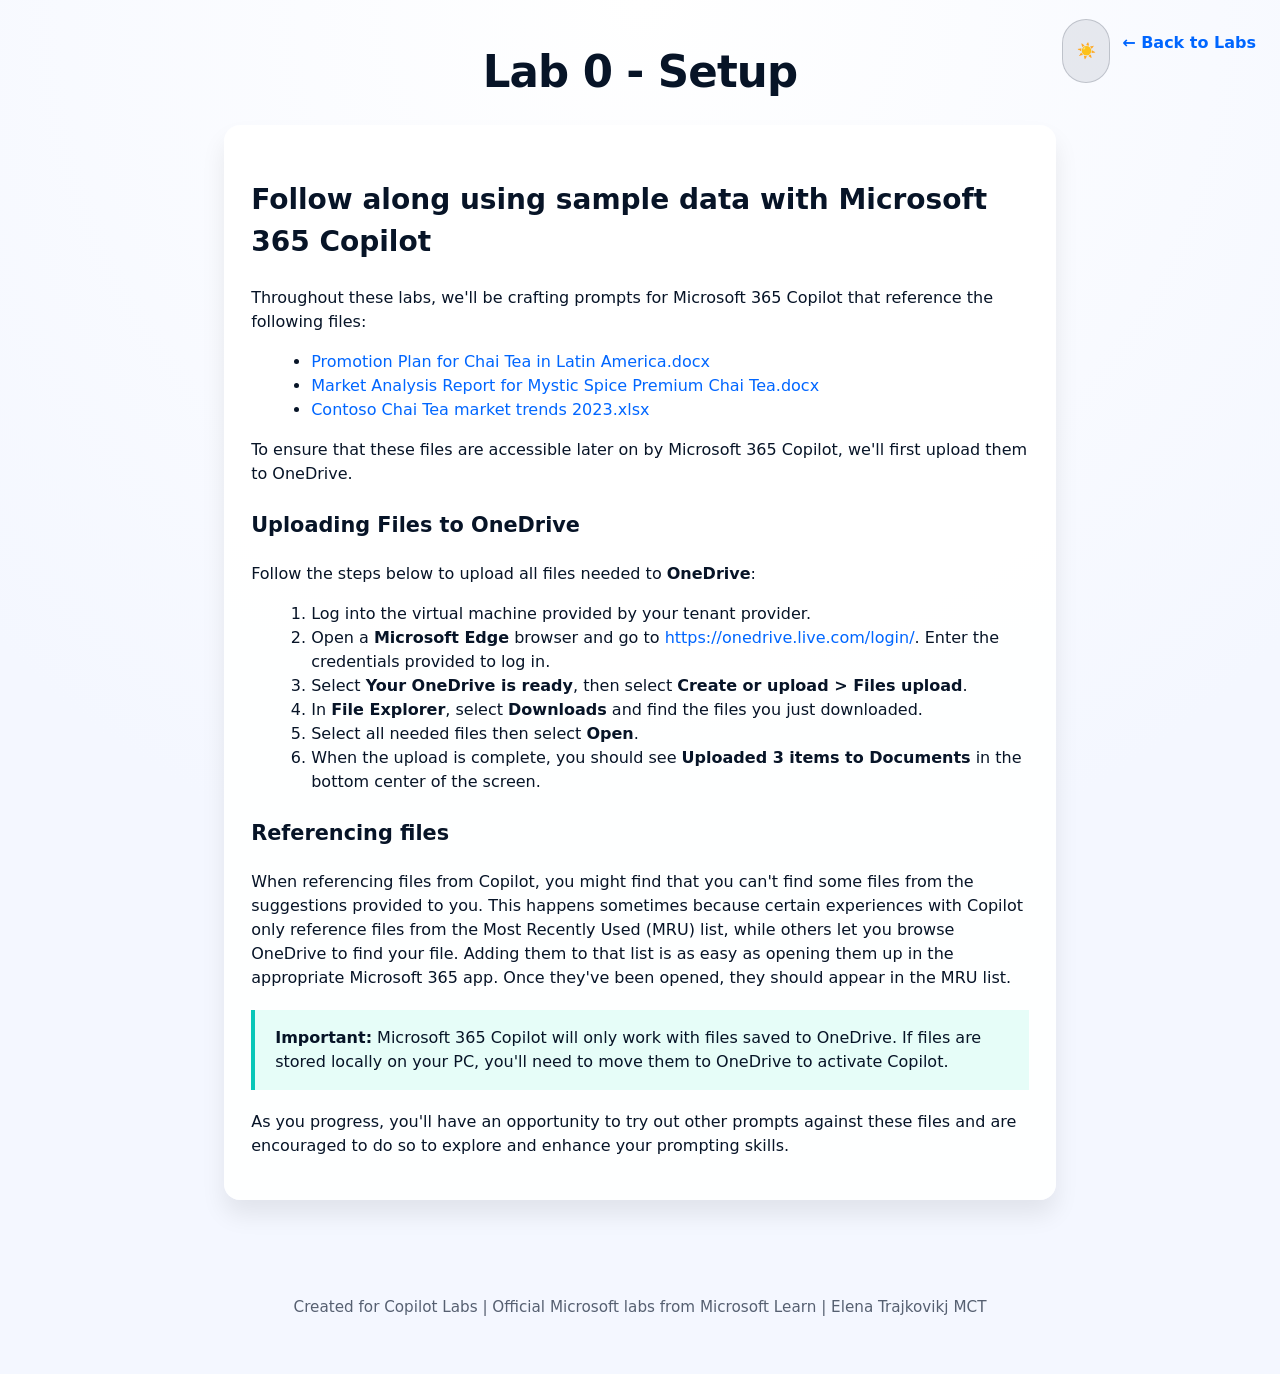
==== lab_00_setup.html @ 7f1ab069 "update" ====
<!DOCTYPE html>
<html lang="en">
<head>
  <meta charset="UTF-8" />
  <meta name="viewport" content="width=device-width, initial-scale=1.0" />
  <title>Lab 0 - Setup</title>
  <link rel="stylesheet" href="styles.css" />

</head>
<body>
  <header>
    <h1>Lab 0 - Setup</h1>
    <div class="header-controls">
      <button class="theme-toggle" id="themeToggle" aria-label="Toggle light/dark mode">🌙</button>
      <nav><a href="index.html">← Back to Labs</a></nav>
    </div>
  </header>
  <main>
    <div class="panel">
      <h2>Follow along using sample data with Microsoft 365 Copilot</h2>
      <p>Throughout these labs, we'll be crafting prompts for Microsoft 365 Copilot that reference the following files:</p>
      <ul>
        <li><a href="https://go.microsoft.com/fwlink/?linkid=2269126">Promotion Plan for Chai Tea in Latin America.docx</a></li>
        <li><a href="https://go.microsoft.com/fwlink/?linkid=2268826">Market Analysis Report for Mystic Spice Premium Chai Tea.docx</a></li>
        <li><a href="https://go.microsoft.com/fwlink/?linkid=2268822">Contoso Chai Tea market trends 2023.xlsx</a></li>
      </ul>
      <p>To ensure that these files are accessible later on by Microsoft 365 Copilot, we'll first upload them to OneDrive.</p>

      <h3>Uploading Files to OneDrive</h3>
      <p>Follow the steps below to upload all files needed to <strong>OneDrive</strong>:</p>
      <ol>
        <li>Log into the virtual machine provided by your tenant provider.</li>
        <li>Open a <strong>Microsoft Edge</strong> browser and go to <a href="https://onedrive.live.com/login/">https://onedrive.live.com/login/</a>. Enter the credentials provided to log in.</li>
        <li>Select <strong>Your OneDrive is ready</strong>, then select <strong>Create or upload &gt; Files upload</strong>.</li>
        <li>In <strong>File Explorer</strong>, select <strong>Downloads</strong> and find the files you just downloaded.</li>
        <li>Select all needed files then select <strong>Open</strong>.</li>
        <li>When the upload is complete, you should see <strong>Uploaded 3 items to Documents</strong> in the bottom center of the screen.</li>
      </ol>

      <h3>Referencing files</h3>
      <p>When referencing files from Copilot, you might find that you can't find some files from the suggestions provided to you. This happens sometimes because certain experiences with Copilot only reference files from the Most Recently Used (MRU) list, while others let you browse OneDrive to find your file. Adding them to that list is as easy as opening them up in the appropriate Microsoft 365 app. Once they've been opened, they should appear in the MRU list.</p>

      <aside class="note">
        <strong>Important:</strong> Microsoft 365 Copilot will only work with files saved to OneDrive. If files are stored locally on your PC, you'll need to move them to OneDrive to activate Copilot.
      </aside>

      <p>As you progress, you'll have an opportunity to try out other prompts against these files and are encouraged to do so to explore and enhance your prompting skills.</p>
    </div>
  </main>
  <footer>
    <p>Created for Copilot Labs | Official Microsoft labs from Microsoft Learn | Elena Trajkovikj MCT</p>
  </footer>
  <script src="theme.js" defer></script>
</body>
</html>
---- styles.css ----
:root {
  --bg: #0b0f19;
  --bg-start: #0f172a;
  --surface: rgba(255, 255, 255, 0.08);
  --text: #f0f4ff;
  --muted: rgba(255, 255, 255, 0.75);
  --accent: #4f9cff;
  --accent2: #3ce9c6;
  --radius: 16px;
  --shadow: 0 20px 40px rgba(0, 0, 0, 0.25);
  --font: system-ui, -apple-system, BlinkMacSystemFont, "Segoe UI", sans-serif;
  --control-bg: rgba(255, 255, 255, 0.08);
  --control-border: rgba(255, 255, 255, 0.18);
  --card-text: rgba(255, 255, 255, 0.85);
  --card-border: rgba(255, 255, 255, 0.12);
}

html[data-theme="light"] {
  --bg: #f4f7ff;
  --bg-start: #ffffff;
  --surface: rgba(255, 255, 255, 0.95);
  --text: #071427;
  --muted: rgba(33, 45, 65, 0.75);
  --accent: #0066ff;
  --accent2: #0ac6b8;
  --shadow: 0 15px 25px rgba(0, 0, 0, 0.08);
  --control-bg: rgba(7, 20, 39, 0.08);
  --control-border: rgba(7, 20, 39, 0.18);
  --card-text: rgba(33, 45, 65, 0.8);
  --card-border: rgba(7, 20, 39, 0.15);
}

* {
  box-sizing: border-box;
}

body {
  margin: 0;
  min-height: 100vh;
  background: radial-gradient(circle at top, var(--bg-start) 0%, var(--bg) 60%);
  color: var(--text);
  font-family: var(--font);
  line-height: 1.5;
}

a {
  color: var(--accent);
  text-decoration: none;
}

a:hover {
  text-decoration: underline;
}

header {
  position: relative;
  padding: 2.5rem 1.5rem 1.25rem;
  text-align: center;
}

.header-controls {
  position: absolute;
  top: 1.2rem;
  right: 1.5rem;
  display: flex;
  justify-content: flex-end;
  gap: 0.75rem;
  flex-wrap: wrap;
}

@media (max-width: 520px) {
  .header-controls {
    position: static;
    justify-content: center;
    margin-top: 1.25rem;
  }
}

.theme-toggle {
  border: 1px solid var(--control-border);
  background: var(--control-bg);
  color: var(--text);
  padding: 0.55rem 0.85rem;
  border-radius: 999px;
  cursor: pointer;
  font-size: 0.95rem;
  transition: background 200ms ease, transform 150ms ease;
}

.theme-toggle:hover {
  background: rgba(255, 255, 255, 0.15);
  transform: translateY(-1px);
}

h1 {
  margin: 0;
  font-size: clamp(2rem, 3.4vw, 2.8rem);
  letter-spacing: -0.02em;
}

h2 {
  margin-top: 1.75rem;
  font-size: 1.75rem;
}

h3 {
  margin-top: 1.5rem;
  font-size: 1.3rem;
}

nav {
  text-align: center;
  margin: 0.75rem 0 1.75rem;
}

nav a {
  color: var(--accent);
  font-weight: 600;
}

main {
  max-width: 880px;
  margin: 0 auto 3rem;
  padding: 0 1.5rem;
}

.panel {
  background: var(--surface);
  border-radius: var(--radius);
  padding: 1.6rem 1.7rem;
  box-shadow: var(--shadow);
  overflow-x: auto;
}

p {
  margin: 1rem 0;
}

ul,
ol {
  margin: 1rem 0 1rem 1.25rem;
}

blockquote {
  margin: 1.25rem 0;
  padding: 1rem 1.25rem;
  border-left: 4px solid var(--accent);
  background: rgba(79, 156, 255, 0.08);
}

aside.note {
  margin: 1.25rem 0;
  padding: 1rem 1.25rem;
  border-left: 4px solid var(--accent2);
  background: rgba(60, 233, 198, 0.12);
}

footer {
  text-align: center;
  padding: 2rem 1.5rem 2.5rem;
  color: var(--muted);
  font-size: 0.95rem;
}

/* Index page grid and cards */
.grid {
  display: grid;
  grid-template-columns: repeat(3, minmax(240px, 1fr));
  gap: 1.25rem;
  padding: 2rem 1.5rem 3.5rem;
  max-width: 1080px;
  margin: 0 auto;
}

@media (max-width: 980px) {
  .grid {
    grid-template-columns: repeat(2, minmax(220px, 1fr));
  }
}

@media (max-width: 600px) {
  .grid {
    grid-template-columns: 1fr;
  }
}

.card {
  background: var(--surface);
  border: 1px solid var(--card-border);
  border-radius: var(--radius);
  padding: 1.6rem 1.6rem 1.8rem;
  display: flex;
  flex-direction: column;
  justify-content: space-between;
  box-shadow: var(--shadow);
  transition: transform 200ms ease, border-color 200ms ease;
}

.card:hover {
  transform: translateY(-4px);
  border-color: rgba(79, 156, 255, 0.55);
}

.card h2 {
  margin: 0 0 0.6rem;
  font-size: 1.3rem;
  letter-spacing: -0.01em;
}

.card p {
  margin: 0 0 1.25rem;
  color: var(--card-text);
  font-size: 0.96rem;
  line-height: 1.5;
}

.card a {
  align-self: flex-start;
  display: inline-flex;
  gap: 0.5rem;
  padding: 0.75rem 1.05rem;
  background: linear-gradient(135deg, var(--accent), var(--accent2));
  border-radius: 999px;
  color: #0b1322;
  text-decoration: none;
  font-weight: 600;
  font-size: 0.95rem;
  box-shadow: 0 12px 30px rgba(34, 122, 231, 0.28);
  transition: transform 150ms ease;
}

.card a:hover {
  transform: translateY(-1px);
}

@media (prefers-reduced-motion: reduce) {
  * {
    transition: none !important;
  }
}
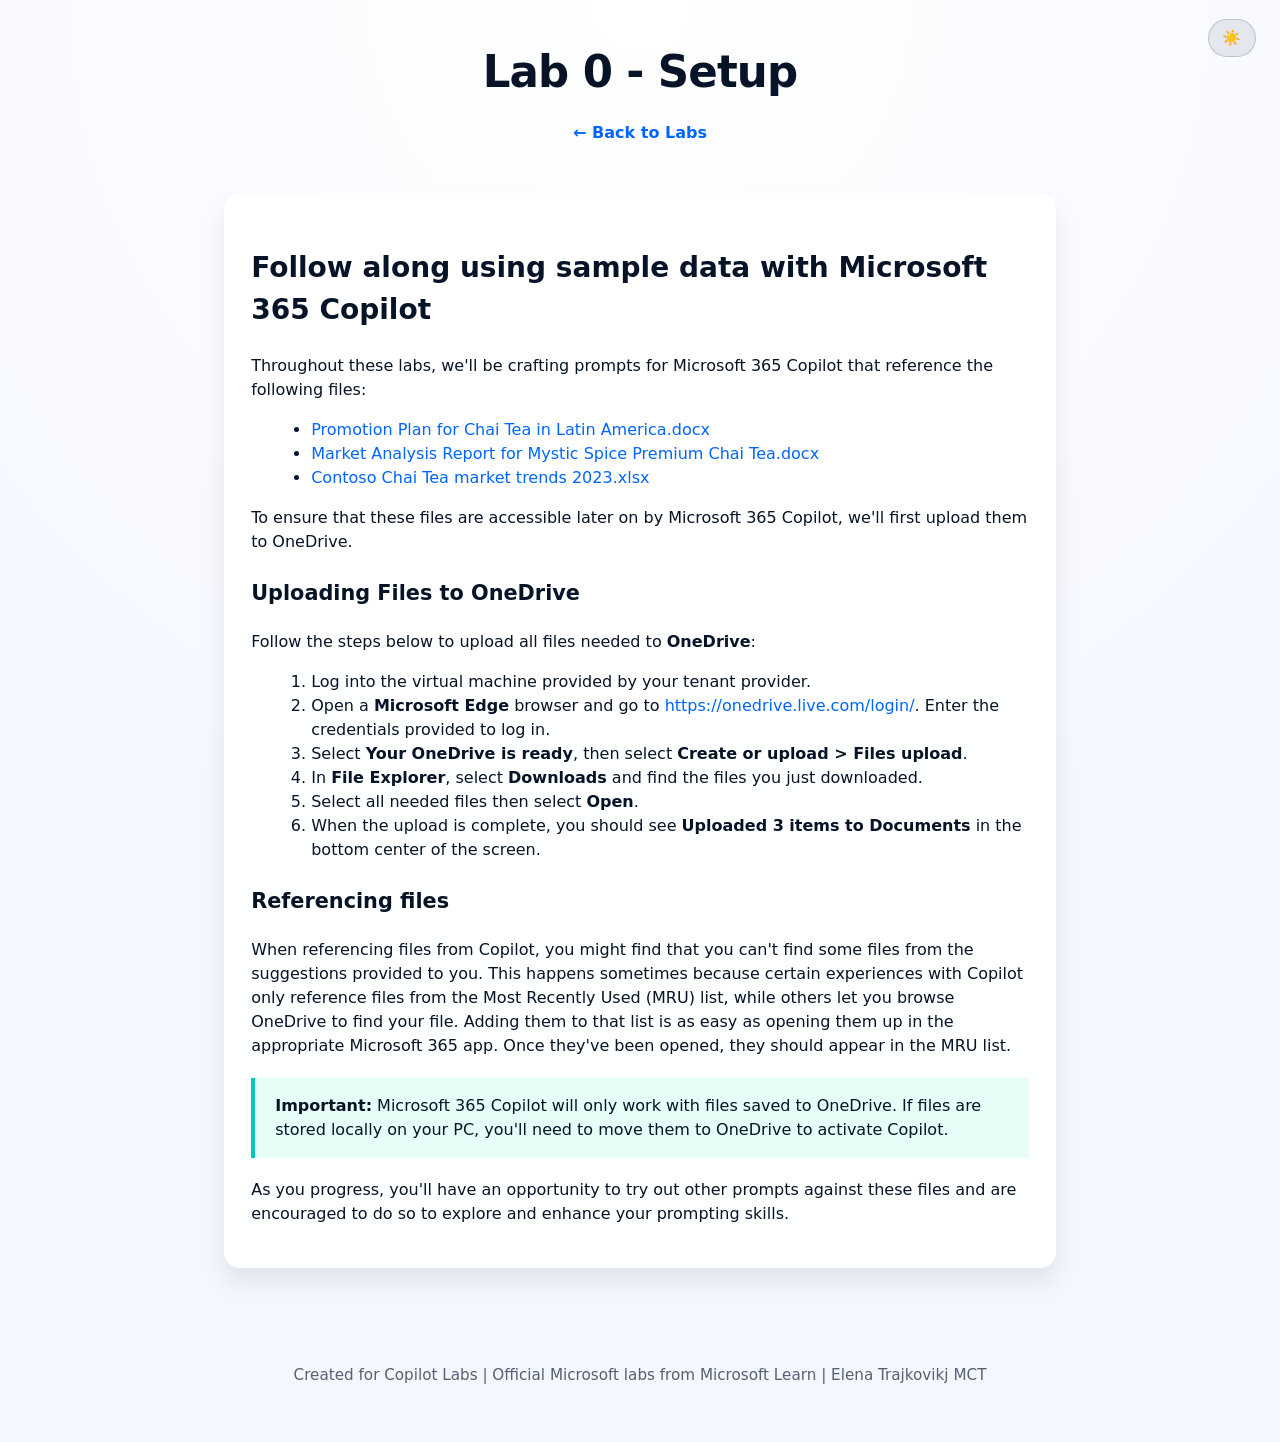
==== commit 9999824e: "update" ====
--- a/lab_00_setup.html
+++ b/lab_00_setup.html
@@ -4,15 +4,16 @@
   <meta charset="UTF-8" />
   <meta name="viewport" content="width=device-width, initial-scale=1.0" />
   <title>Lab 0 - Setup</title>
+  <link rel="icon" href="MCT.svg" type="image/svg+xml" />
   <link rel="stylesheet" href="styles.css" />
 
 </head>
 <body>
   <header>
     <h1>Lab 0 - Setup</h1>
+    <nav class="header-nav"><a href="index.html">← Back to Labs</a></nav>
     <div class="header-controls">
       <button class="theme-toggle" id="themeToggle" aria-label="Toggle light/dark mode">🌙</button>
-      <nav><a href="index.html">← Back to Labs</a></nav>
     </div>
   </header>
   <main>
--- a/styles.css
+++ b/styles.css
@@ -68,6 +68,11 @@
   flex-wrap: wrap;
 }
 
+.header-nav {
+  margin-top: 1rem;
+  text-align: center;
+}
+
 @media (max-width: 520px) {
   .header-controls {
     position: static;
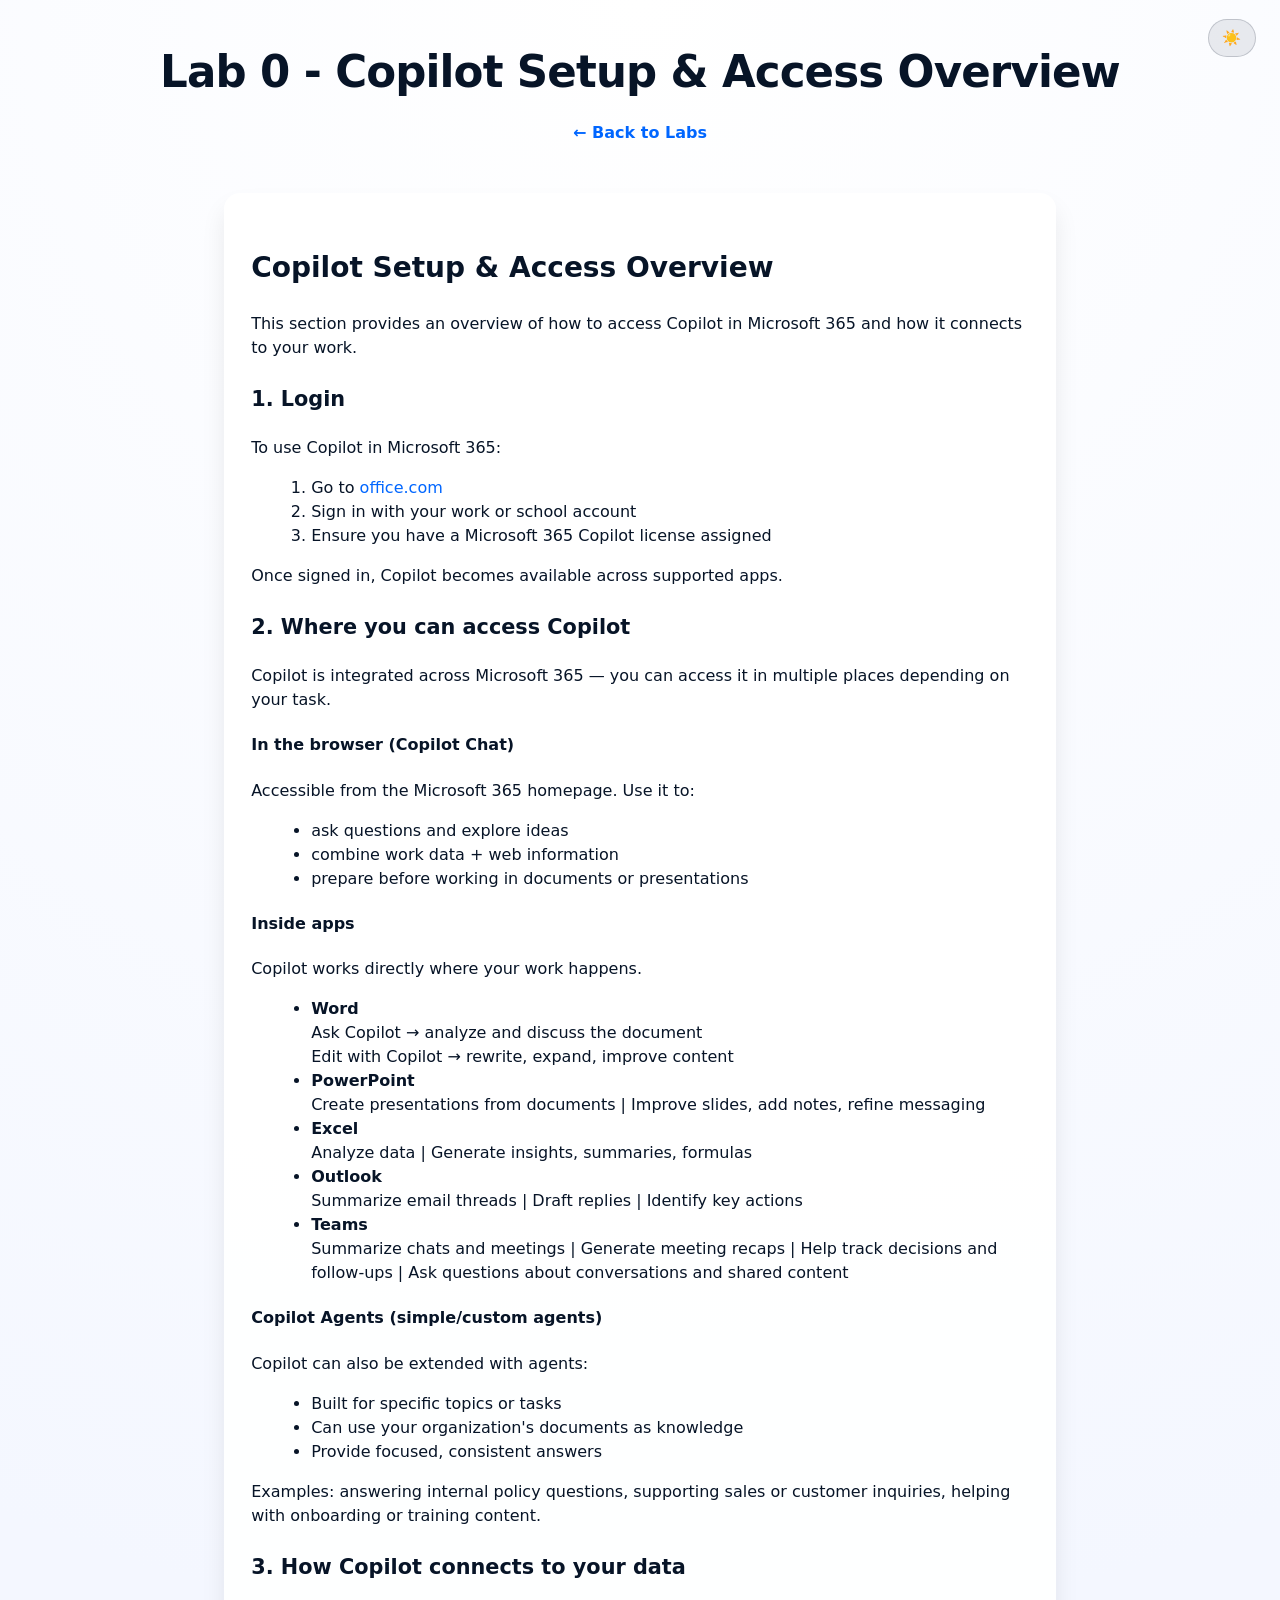
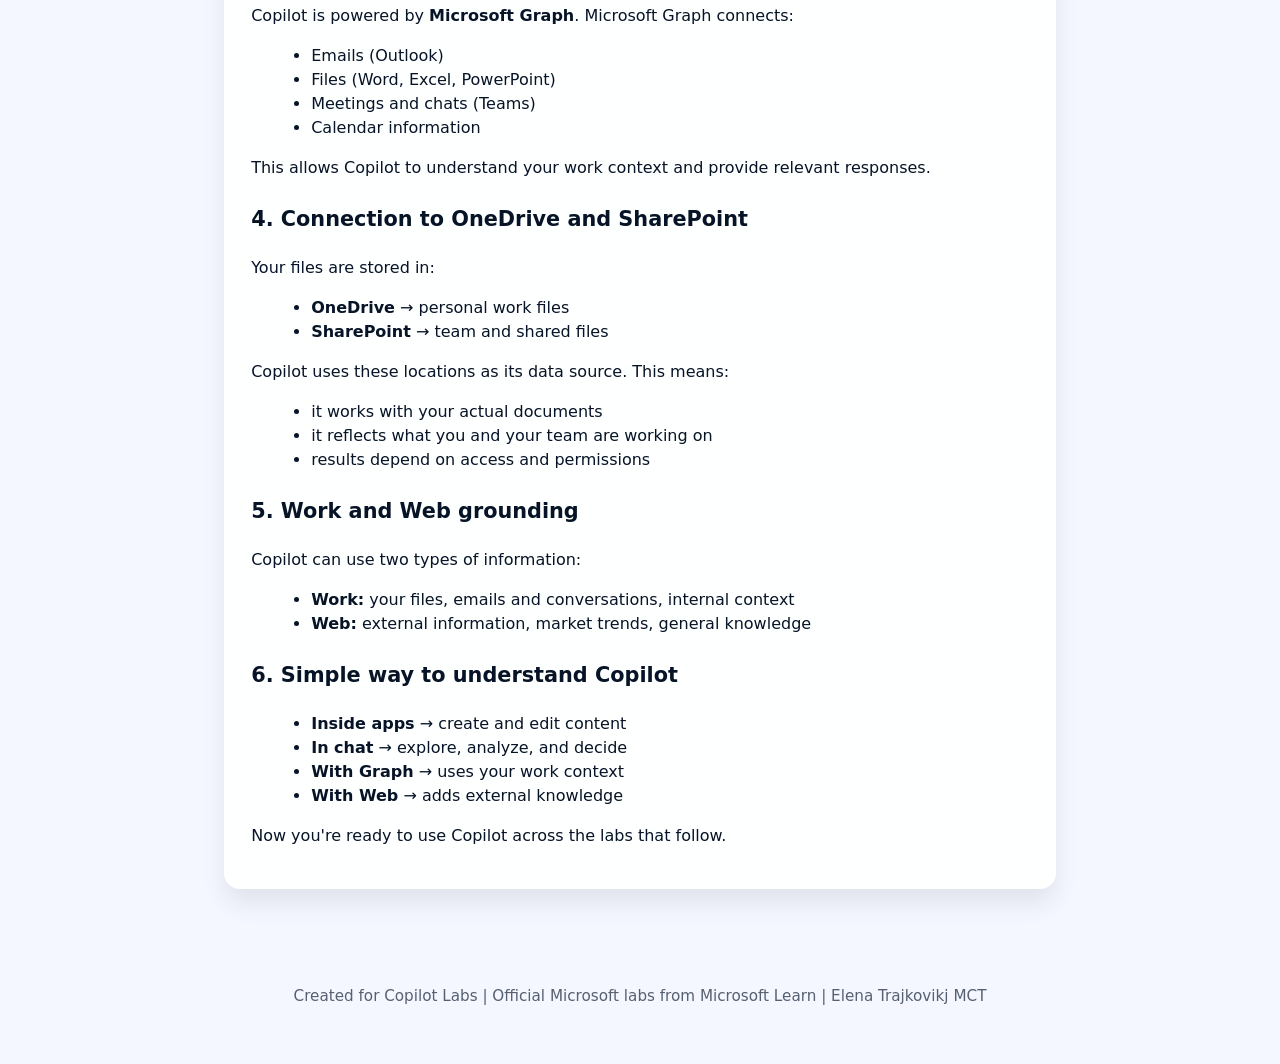
==== commit 7d33c532: "june 26" ====
--- a/lab_00_setup.html
+++ b/lab_00_setup.html
@@ -3,14 +3,14 @@
 <head>
   <meta charset="UTF-8" />
   <meta name="viewport" content="width=device-width, initial-scale=1.0" />
-  <title>Lab 0 - Setup</title>
+  <title>Lab 0 - Copilot Setup & Access Overview</title>
   <link rel="icon" href="MCT.svg" type="image/svg+xml" />
   <link rel="stylesheet" href="styles.css" />
 
 </head>
 <body>
   <header>
-    <h1>Lab 0 - Setup</h1>
+    <h1>Lab 0 - Copilot Setup & Access Overview</h1>
     <nav class="header-nav"><a href="index.html">← Back to Labs</a></nav>
     <div class="header-controls">
       <button class="theme-toggle" id="themeToggle" aria-label="Toggle light/dark mode">🌙</button>
@@ -18,34 +18,87 @@
   </header>
   <main>
     <div class="panel">
-      <h2>Follow along using sample data with Microsoft 365 Copilot</h2>
-      <p>Throughout these labs, we'll be crafting prompts for Microsoft 365 Copilot that reference the following files:</p>
+      <h2>Copilot Setup & Access Overview</h2>
+      <p>This section provides an overview of how to access Copilot in Microsoft 365 and how it connects to your work.</p>
+
+      <h3>1. Login</h3>
+      <p>To use Copilot in Microsoft 365:</p>
+      <ol>
+        <li>Go to <a href="https://office.com">office.com</a></li>
+        <li>Sign in with your work or school account</li>
+        <li>Ensure you have a Microsoft 365 Copilot license assigned</li>
+      </ol>
+      <p>Once signed in, Copilot becomes available across supported apps.</p>
+
+      <h3>2. Where you can access Copilot</h3>
+      <p>Copilot is integrated across Microsoft 365 — you can access it in multiple places depending on your task.</p>
+
+      <h4>In the browser (Copilot Chat)</h4>
+      <p>Accessible from the Microsoft 365 homepage. Use it to:</p>
       <ul>
-        <li><a href="https://go.microsoft.com/fwlink/?linkid=2269126">Promotion Plan for Chai Tea in Latin America.docx</a></li>
-        <li><a href="https://go.microsoft.com/fwlink/?linkid=2268826">Market Analysis Report for Mystic Spice Premium Chai Tea.docx</a></li>
-        <li><a href="https://go.microsoft.com/fwlink/?linkid=2268822">Contoso Chai Tea market trends 2023.xlsx</a></li>
+        <li>ask questions and explore ideas</li>
+        <li>combine work data + web information</li>
+        <li>prepare before working in documents or presentations</li>
       </ul>
-      <p>To ensure that these files are accessible later on by Microsoft 365 Copilot, we'll first upload them to OneDrive.</p>
 
-      <h3>Uploading Files to OneDrive</h3>
-      <p>Follow the steps below to upload all files needed to <strong>OneDrive</strong>:</p>
-      <ol>
-        <li>Log into the virtual machine provided by your tenant provider.</li>
-        <li>Open a <strong>Microsoft Edge</strong> browser and go to <a href="https://onedrive.live.com/login/">https://onedrive.live.com/login/</a>. Enter the credentials provided to log in.</li>
-        <li>Select <strong>Your OneDrive is ready</strong>, then select <strong>Create or upload &gt; Files upload</strong>.</li>
-        <li>In <strong>File Explorer</strong>, select <strong>Downloads</strong> and find the files you just downloaded.</li>
-        <li>Select all needed files then select <strong>Open</strong>.</li>
-        <li>When the upload is complete, you should see <strong>Uploaded 3 items to Documents</strong> in the bottom center of the screen.</li>
-      </ol>
+      <h4>Inside apps</h4>
+      <p>Copilot works directly where your work happens.</p>
+      <ul>
+        <li><strong>Word</strong><br />Ask Copilot → analyze and discuss the document<br />Edit with Copilot → rewrite, expand, improve content</li>
+        <li><strong>PowerPoint</strong><br />Create presentations from documents | Improve slides, add notes, refine messaging</li>
+        <li><strong>Excel</strong><br />Analyze data | Generate insights, summaries, formulas</li>
+        <li><strong>Outlook</strong><br />Summarize email threads | Draft replies | Identify key actions</li>
+        <li><strong>Teams</strong><br />Summarize chats and meetings | Generate meeting recaps | Help track decisions and follow-ups | Ask questions about conversations and shared content</li>
+      </ul>
 
-      <h3>Referencing files</h3>
-      <p>When referencing files from Copilot, you might find that you can't find some files from the suggestions provided to you. This happens sometimes because certain experiences with Copilot only reference files from the Most Recently Used (MRU) list, while others let you browse OneDrive to find your file. Adding them to that list is as easy as opening them up in the appropriate Microsoft 365 app. Once they've been opened, they should appear in the MRU list.</p>
+      <h4>Copilot Agents (simple/custom agents)</h4>
+      <p>Copilot can also be extended with agents:</p>
+      <ul>
+        <li>Built for specific topics or tasks</li>
+        <li>Can use your organization's documents as knowledge</li>
+        <li>Provide focused, consistent answers</li>
+      </ul>
+      <p>Examples: answering internal policy questions, supporting sales or customer inquiries, helping with onboarding or training content.</p>
 
-      <aside class="note">
-        <strong>Important:</strong> Microsoft 365 Copilot will only work with files saved to OneDrive. If files are stored locally on your PC, you'll need to move them to OneDrive to activate Copilot.
-      </aside>
+      <h3>3. How Copilot connects to your data</h3>
+      <p>Copilot is powered by <strong>Microsoft Graph</strong>. Microsoft Graph connects:</p>
+      <ul>
+        <li>Emails (Outlook)</li>
+        <li>Files (Word, Excel, PowerPoint)</li>
+        <li>Meetings and chats (Teams)</li>
+        <li>Calendar information</li>
+      </ul>
+      <p>This allows Copilot to understand your work context and provide relevant responses.</p>
 
-      <p>As you progress, you'll have an opportunity to try out other prompts against these files and are encouraged to do so to explore and enhance your prompting skills.</p>
+      <h3>4. Connection to OneDrive and SharePoint</h3>
+      <p>Your files are stored in:</p>
+      <ul>
+        <li><strong>OneDrive</strong> → personal work files</li>
+        <li><strong>SharePoint</strong> → team and shared files</li>
+      </ul>
+      <p>Copilot uses these locations as its data source. This means:</p>
+      <ul>
+        <li>it works with your actual documents</li>
+        <li>it reflects what you and your team are working on</li>
+        <li>results depend on access and permissions</li>
+      </ul>
+
+      <h3>5. Work and Web grounding</h3>
+      <p>Copilot can use two types of information:</p>
+      <ul>
+        <li><strong>Work:</strong> your files, emails and conversations, internal context</li>
+        <li><strong>Web:</strong> external information, market trends, general knowledge</li>
+      </ul>
+
+      <h3>6. Simple way to understand Copilot</h3>
+      <ul>
+        <li><strong>Inside apps</strong> → create and edit content</li>
+        <li><strong>In chat</strong> → explore, analyze, and decide</li>
+        <li><strong>With Graph</strong> → uses your work context</li>
+        <li><strong>With Web</strong> → adds external knowledge</li>
+      </ul>
+
+      <p>Now you're ready to use Copilot across the labs that follow.</p>
     </div>
   </main>
   <footer>
